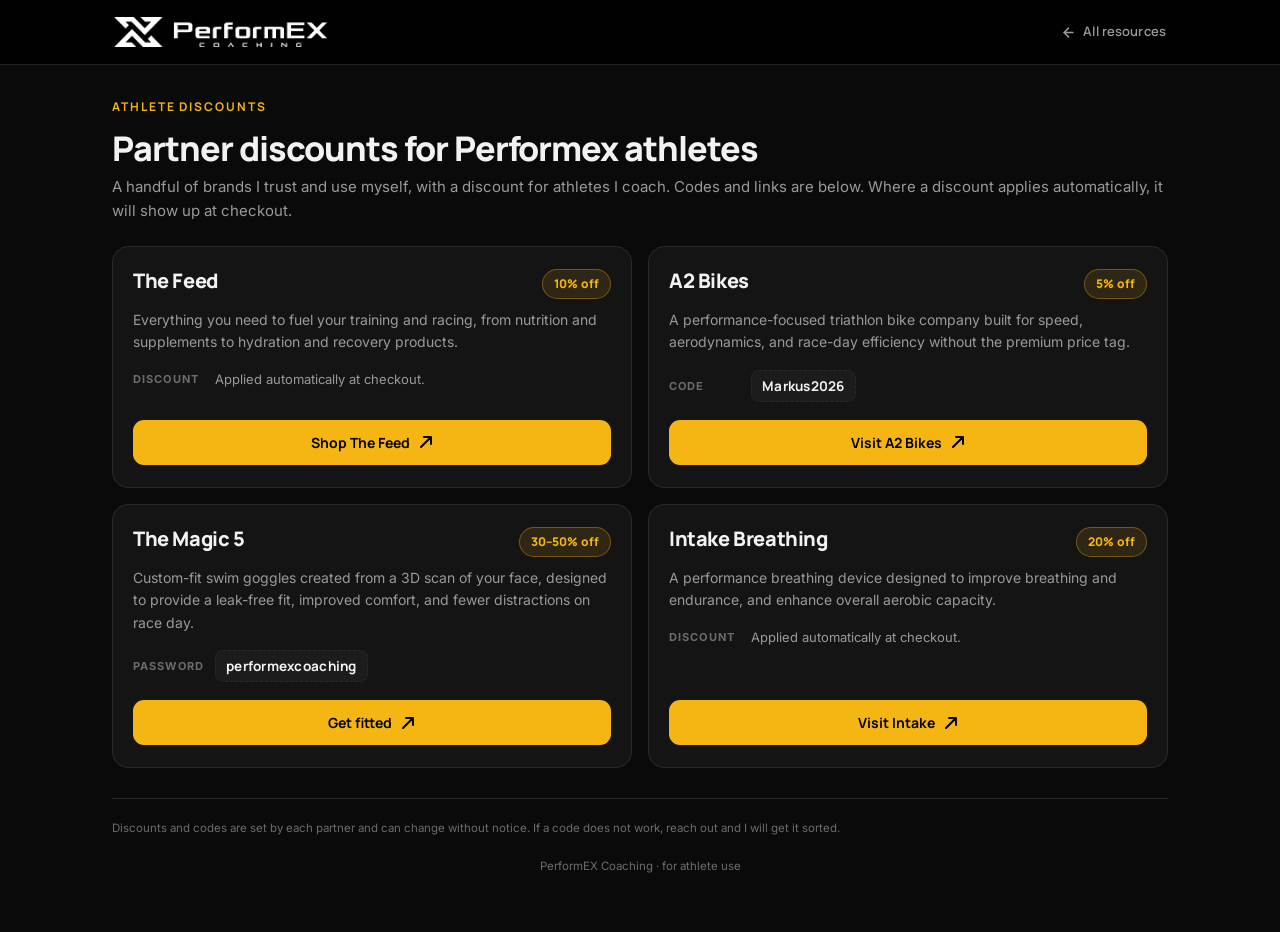
==== athlete-discounts.html @ bd52b27e "Add Athlete Discounts page to resources New athlete-discounts.html listing partner discounts (The Fe" ====
<!DOCTYPE html>
<html lang="en">
<head>
<meta charset="UTF-8">
<link rel="icon" type="image/x-icon" href="data:,">
<link rel="icon" type="image/png" sizes="32x32" href="favicon.png">
<link rel="icon" type="image/png" sizes="192x192" href="favicon.png">
<link rel="apple-touch-icon" href="favicon.png">
<meta name="viewport" content="width=device-width, initial-scale=1.0, viewport-fit=cover">
<meta name="theme-color" content="#0a0a0a">
<title>Athlete Discounts - Performex Coaching</title>
<link rel="icon" type="image/png" href="favicon.png">
<link rel="preconnect" href="https://fonts.googleapis.com">
<link rel="preconnect" href="https://fonts.gstatic.com" crossorigin>
<link href="https://fonts.googleapis.com/css2?family=Manrope:wght@400;500;600;700;800&family=Inter:wght@400;500;600;700&display=swap" rel="stylesheet">
<link rel="stylesheet" href="resources.css?v=7">
<style>
  .disc-grid{display:grid;grid-template-columns:repeat(2,1fr);gap:16px;margin-top:8px;}
  .disc-card{
    display:flex;flex-direction:column;
    background:var(--surface);border:1px solid var(--border);
    border-radius:var(--radius);padding:22px 20px;
    transition:border-color .18s,transform .18s,box-shadow .18s;
  }
  .disc-card:hover{border-color:var(--gold-line);transform:translateY(-3px);box-shadow:0 14px 34px rgba(0,0,0,.4);}
  .disc-head{display:flex;align-items:flex-start;justify-content:space-between;gap:12px;margin-bottom:10px;}
  .disc-name{font-family:var(--font-main);font-weight:800;letter-spacing:-.02em;font-size:20px;line-height:1.15;}
  .disc-badge{
    flex:0 0 auto;font-family:var(--font-main);font-size:12px;font-weight:800;
    letter-spacing:.01em;color:var(--gold);background:var(--gold-soft);
    border:1px solid var(--gold-line);border-radius:999px;padding:5px 11px;white-space:nowrap;
  }
  .disc-desc{color:var(--muted);font-size:14px;line-height:1.6;margin-bottom:16px;}
  .disc-meta{display:flex;flex-direction:column;gap:8px;margin-bottom:18px;}
  .disc-row{display:flex;align-items:center;gap:10px;font-size:13px;}
  .disc-row .k{
    flex:0 0 auto;font-size:11px;font-weight:700;letter-spacing:.1em;text-transform:uppercase;
    color:var(--muted-2);min-width:72px;
  }
  .disc-code{
    font-family:var(--font-main);font-weight:700;font-size:13.5px;color:var(--text);
    background:var(--surface-2);border:1px dashed var(--border);border-radius:8px;
    padding:5px 10px;letter-spacing:.02em;
  }
  .disc-note{color:var(--muted);}
  .disc-go{
    margin-top:auto;display:inline-flex;align-items:center;justify-content:center;gap:8px;
    font-family:var(--font-main);font-size:14px;font-weight:700;
    background:var(--gold);color:var(--black);border-radius:11px;padding:12px 16px;
    transition:background .15s;
  }
  .disc-go:hover{background:var(--gold-dark);}
  .disc-go svg{transition:transform .15s;}
  .disc-card:hover .disc-go svg{transform:translate(3px,-3px);}
  @media(max-width:720px){
    .disc-grid{grid-template-columns:1fr;}
  }
</style>
</head>
<body>

<nav class="site-nav">
  <div class="site-nav-inner">
    <a href="index.html" class="site-nav-logo"><img src="header.png" alt="Performex Coaching"></a>
    <a href="resources.html" class="site-nav-back">
      <svg width="15" height="15" viewBox="0 0 24 24" fill="none" stroke="currentColor" stroke-width="2.4" stroke-linecap="round" stroke-linejoin="round"><line x1="19" y1="12" x2="5" y2="12"></line><polyline points="12 19 5 12 12 5"></polyline></svg>
      All resources
    </a>
  </div>
</nav>

<main class="wrap-wide">

  <span class="eyebrow">Athlete Discounts</span>
  <h1 class="tool-title">Partner discounts for Performex athletes</h1>
  <p class="tool-sub tool-sub-wide">A handful of brands I trust and use myself, with a discount for athletes I coach. Codes and links are below. Where a discount applies automatically, it will show up at checkout.</p>

  <section class="disc-grid">

    <article class="disc-card">
      <div class="disc-head">
        <h2 class="disc-name">The Feed</h2>
        <span class="disc-badge">10% off</span>
      </div>
      <p class="disc-desc">Everything you need to fuel your training and racing, from nutrition and supplements to hydration and recovery products.</p>
      <div class="disc-meta">
        <div class="disc-row"><span class="k">Discount</span><span class="disc-note">Applied automatically at checkout.</span></div>
      </div>
      <a class="disc-go" href="https://rstr.co/the-feed/furst" target="_blank" rel="noopener noreferrer">Shop The Feed
        <svg width="16" height="16" viewBox="0 0 16 16" fill="none"><path d="M3 13 13 3M13 3H6M13 3v7" stroke="currentColor" stroke-width="2" stroke-linecap="round" stroke-linejoin="round"></path></svg>
      </a>
    </article>

    <article class="disc-card">
      <div class="disc-head">
        <h2 class="disc-name">A2 Bikes</h2>
        <span class="disc-badge">5% off</span>
      </div>
      <p class="disc-desc">A performance-focused triathlon bike company built for speed, aerodynamics, and race-day efficiency without the premium price tag.</p>
      <div class="disc-meta">
        <div class="disc-row"><span class="k">Code</span><span class="disc-code">Markus2026</span></div>
      </div>
      <a class="disc-go" href="https://a2bikes.com/" target="_blank" rel="noopener noreferrer">Visit A2 Bikes
        <svg width="16" height="16" viewBox="0 0 16 16" fill="none"><path d="M3 13 13 3M13 3H6M13 3v7" stroke="currentColor" stroke-width="2" stroke-linecap="round" stroke-linejoin="round"></path></svg>
      </a>
    </article>

    <article class="disc-card">
      <div class="disc-head">
        <h2 class="disc-name">The Magic 5</h2>
        <span class="disc-badge">30–50% off</span>
      </div>
      <p class="disc-desc">Custom-fit swim goggles created from a 3D scan of your face, designed to provide a leak-free fit, improved comfort, and fewer distractions on race day.</p>
      <div class="disc-meta">
        <div class="disc-row"><span class="k">Password</span><span class="disc-code">performexcoaching</span></div>
      </div>
      <a class="disc-go" href="https://themagic5.com/collections/club-partnership" target="_blank" rel="noopener noreferrer">Get fitted
        <svg width="16" height="16" viewBox="0 0 16 16" fill="none"><path d="M3 13 13 3M13 3H6M13 3v7" stroke="currentColor" stroke-width="2" stroke-linecap="round" stroke-linejoin="round"></path></svg>
      </a>
    </article>

    <article class="disc-card">
      <div class="disc-head">
        <h2 class="disc-name">Intake Breathing</h2>
        <span class="disc-badge">20% off</span>
      </div>
      <p class="disc-desc">A performance breathing device designed to improve breathing and endurance, and enhance overall aerobic capacity.</p>
      <div class="disc-meta">
        <div class="disc-row"><span class="k">Discount</span><span class="disc-note">Applied automatically at checkout.</span></div>
      </div>
      <a class="disc-go" href="https://www.intakebreathing.com/" target="_blank" rel="noopener noreferrer">Visit Intake
        <svg width="16" height="16" viewBox="0 0 16 16" fill="none"><path d="M3 13 13 3M13 3H6M13 3v7" stroke="currentColor" stroke-width="2" stroke-linecap="round" stroke-linejoin="round"></path></svg>
      </a>
    </article>

  </section>

  <footer class="tool-foot">
    <p>Discounts and codes are set by each partner and can change without notice. If a code does not work, reach out and I will get it sorted.</p>
    <p class="brandline">PerformEX Coaching · for athlete use</p>
  </footer>

</main>

</body>
</html>
---- resources.css ----
/* ═══════════════════════════════════════════════════════════
   PERFORMEX - Athlete Resources
   Shared design system for the resources landing + tools.
   Brand: black + gold, Manrope (headings) / Inter (body).
   ═══════════════════════════════════════════════════════════ */

:root{
  --black:#000000;
  --bg:#0a0a0a;
  --surface:#141414;
  --surface-2:#1c1c1c;
  --surface-3:#242424;
  --border:#2a2a2a;
  --border-soft:#222222;

  --gold:#f5b614;
  --gold-dark:#d49f0e;
  --gold-soft:rgba(245,182,20,.12);
  --gold-line:rgba(245,182,20,.35);

  --text:#f2f2f2;
  --muted:#9a9a9a;
  --muted-2:#6c6c6c;

  --warn:#e0b341;
  --warn-soft:rgba(224,179,65,.12);
  --danger:#ff5a5a;

  --font-main:'Manrope',sans-serif;
  --font-body:'Inter',sans-serif;

  --radius:16px;
  --radius-md:12px;
  --radius-sm:8px;

  --ease-out:cubic-bezier(.22,1,.36,1);
}

*,*::before,*::after{box-sizing:border-box;margin:0;padding:0;}
html{-webkit-text-size-adjust:100%;background:var(--bg);scroll-behavior:smooth;}
body{
  background:var(--bg);
  color:var(--text);
  font-family:var(--font-body);
  line-height:1.5;
  -webkit-font-smoothing:antialiased;
  min-height:100vh;
}
img{display:block;max-width:100%;}
a{text-decoration:none;color:inherit;}
ul{list-style:none;}

/* ─── SITE NAV ──────────────────────────────────────────── */
.site-nav{
  position:sticky;top:0;z-index:50;
  background:rgba(0,0,0,.85);
  backdrop-filter:saturate(160%) blur(12px);
  -webkit-backdrop-filter:saturate(160%) blur(12px);
  border-bottom:1px solid var(--border-soft);
}
.site-nav-inner{
  max-width:1100px;margin:0 auto;padding:0 24px;
  height:64px;display:flex;align-items:center;justify-content:space-between;gap:16px;
}
.site-nav-logo img{height:30px;width:auto;filter:brightness(0) invert(1);}
.site-nav-back{
  display:inline-flex;align-items:center;gap:7px;
  font-family:var(--font-main);font-size:13px;font-weight:600;
  color:var(--muted);transition:color .15s;letter-spacing:.01em;white-space:nowrap;
}
.site-nav-back:hover{color:var(--gold);}
.site-nav-back svg{flex:0 0 auto;}

/* ─── PAGE SHELL ────────────────────────────────────────── */
.wrap{max-width:560px;margin:0 auto;padding:28px 20px 56px;}
.wrap-wide{max-width:1100px;margin:0 auto;padding:28px 22px 56px;}

.eyebrow{
  display:inline-block;font-family:var(--font-main);
  font-size:12px;font-weight:700;letter-spacing:.16em;text-transform:uppercase;
  color:var(--gold);margin-bottom:14px;
}
h1.tool-title{
  font-family:var(--font-main);font-weight:800;letter-spacing:-.03em;
  font-size:clamp(26px,5.5vw,34px);line-height:1.1;margin-bottom:8px;
}
.tool-sub{color:var(--muted);font-size:15px;line-height:1.55;margin-bottom:24px;max-width:48ch;}
.tool-sub.tool-sub-wide{max-width:none;}

/* ─── TOOL SWITCHER ─────────────────────────────────────── */
.tool-switch{
  display:flex;gap:6px;background:var(--surface);border:1px solid var(--border);
  border-radius:12px;padding:5px;margin-bottom:26px;
}
.tool-switch a{
  flex:1;text-align:center;font-family:var(--font-main);
  font-size:13px;font-weight:700;letter-spacing:.01em;color:var(--muted);
  padding:11px 8px;border-radius:8px;transition:background .15s,color .15s;
  white-space:nowrap;
}
.tool-switch a:hover{color:var(--text);}
.tool-switch a.active{background:var(--gold);color:var(--black);}
@media(max-width:480px){
  .tool-switch a{font-size:12px;padding:10px 4px;}
}

/* ─── CARDS / FIELDS ────────────────────────────────────── */
.card{
  background:var(--surface);border:1px solid var(--border);
  border-radius:var(--radius);padding:20px 18px;margin-bottom:16px;
}

.field{margin-bottom:18px;}
.field:last-child{margin-bottom:0;}
label{
  display:block;font-size:12px;font-weight:700;letter-spacing:.08em;
  text-transform:uppercase;color:var(--muted);margin-bottom:8px;
}
label .opt{font-weight:500;color:var(--muted-2);text-transform:none;letter-spacing:0;}

.input-row{display:flex;gap:10px;}

input[type="number"],input[type="text"],select{
  width:100%;background:var(--surface-2);border:1px solid var(--border);
  border-radius:11px;color:var(--text);font-size:16px;font-family:inherit;
  padding:13px 14px;appearance:none;-webkit-appearance:none;outline:none;
  transition:border-color .15s,box-shadow .15s;
}
input[type="number"]::-webkit-outer-spin-button,
input[type="number"]::-webkit-inner-spin-button{-webkit-appearance:none;margin:0;}
input[type="number"]{-moz-appearance:textfield;}
input:focus,select:focus{border-color:var(--gold);box-shadow:0 0 0 3px var(--gold-soft);}
input::placeholder{color:var(--muted-2);}
select{
  background-image:url("data:image/svg+xml,%3Csvg xmlns='http://www.w3.org/2000/svg' width='14' height='14' viewBox='0 0 24 24' fill='none' stroke='%239a9a9a' stroke-width='2.4' stroke-linecap='round' stroke-linejoin='round'%3E%3Cpolyline points='6 9 12 15 18 9'%3E%3C/polyline%3E%3C/svg%3E");
  background-repeat:no-repeat;background-position:right 14px center;padding-right:40px;cursor:pointer;
}

/* unit toggle (kg / lbs) */
.toggle{display:flex;background:var(--surface-2);border:1px solid var(--border);border-radius:11px;padding:3px;flex:0 0 110px;}
.toggle button{
  flex:1;border:none;background:transparent;color:var(--muted);
  font-family:inherit;font-size:14px;font-weight:600;padding:10px 0;border-radius:8px;cursor:pointer;
  transition:background .15s,color .15s;
}
.toggle button.active{background:var(--gold);color:var(--black);}

.dur-suffix{display:flex;align-items:center;justify-content:center;color:var(--muted-2);font-size:13px;font-weight:600;padding:0 4px;flex:0 0 auto;}

/* weigh-in unit row (sweat lab) */
.unit-row{display:flex;align-items:center;justify-content:space-between;margin-bottom:14px;}
.unit-row-label{font-size:11px;font-weight:700;letter-spacing:.06em;text-transform:uppercase;color:var(--muted);}
.unit-row .toggle{flex:0 0 104px;}
.unit-row .toggle button{padding:8px 0;font-size:13px;}

/* number input with inline unit (sweat lab) */
.inpwrap{position:relative;}
.inpwrap input{padding-right:42px;}
.inpwrap .unit{position:absolute;right:13px;top:50%;transform:translateY(-50%);font-size:12px;font-weight:600;color:var(--muted-2);pointer-events:none;}
.row2{display:grid;grid-template-columns:1fr 1fr;gap:12px;}

/* ─── BUTTONS ───────────────────────────────────────────── */
.btn-primary,.btn-ghost{
  font-family:var(--font-main);font-weight:700;font-size:15px;cursor:pointer;
  border-radius:11px;border:1px solid transparent;padding:14px 18px;
  transition:transform .08s,background .15s,border-color .15s,color .15s;
  letter-spacing:.01em;
}
.btn-primary:active,.btn-ghost:active{transform:translateY(1px);}
.btn-primary{background:var(--gold);color:var(--black);width:100%;}
.btn-primary:hover{background:var(--gold-dark);}
.btn-ghost{background:transparent;color:var(--text);border-color:var(--border);}
.btn-ghost:hover{border-color:var(--gold);color:var(--gold);}
.actions{display:flex;gap:10px;flex-wrap:wrap;margin-top:6px;}
.actions .btn-ghost,.actions .btn-primary{width:auto;flex:1;}

/* ─── RESULT BLOCK (carb calculators) ───────────────────── */
.result{
  background:linear-gradient(180deg,var(--surface-2),var(--surface));
  border:1px solid var(--gold-line);border-radius:var(--radius);
  padding:24px 20px;margin-bottom:16px;text-align:center;
}
.result .r-eyebrow{font-size:12px;font-weight:700;letter-spacing:1.2px;text-transform:uppercase;color:var(--gold);margin-bottom:10px;}
.result .headline{line-height:1;white-space:nowrap;}
.result .headline .num{font-family:var(--font-main);font-size:46px;font-weight:800;letter-spacing:-1.5px;}
.result .headline .unit{font-size:22px;font-weight:700;color:var(--gold);margin-left:9px;}
.result .total{margin-top:14px;font-size:15px;color:var(--text);}
.result .total b{font-weight:700;}
.result .baseline{margin-top:16px;padding-top:15px;border-top:1px solid var(--border);font-size:13.5px;color:var(--muted);}
.result .baseline b{color:var(--text);}
.result .ctx{margin-top:15px;font-size:13.5px;color:var(--muted);line-height:1.55;text-align:left;background:var(--gold-soft);border-radius:10px;padding:12px 13px;}
.result .ctx b{color:var(--text);}
.result.empty{text-align:center;color:var(--muted-2);border-color:var(--border);background:var(--surface);}
.result.empty .msg{font-size:15px;padding:8px 0;}

/* result cards grid (post-workout) */
.result-cards{display:grid;grid-template-columns:1fr;gap:10px;margin-bottom:14px;}
.r-card{background:var(--surface);border:1px solid var(--border);border-radius:12px;padding:18px 16px;text-align:center;}
.r-card.highlight{border-color:var(--gold-line);background:linear-gradient(180deg,var(--surface-2),var(--surface));}
.r-card .r-label{font-size:11px;font-weight:700;letter-spacing:.12em;text-transform:uppercase;color:var(--muted);margin-bottom:8px;}
.r-card .r-value{font-family:var(--font-main);font-size:40px;font-weight:800;letter-spacing:-1px;line-height:1;}
.r-card.highlight .r-value{color:var(--gold);}
.r-card .r-sub{font-size:12px;color:var(--muted-2);margin-top:8px;}

.caveat-inline{
  margin-top:12px;display:flex;gap:9px;align-items:flex-start;
  background:var(--warn-soft);border:1px solid rgba(224,179,65,.25);border-radius:10px;
  padding:11px 12px;font-size:12.5px;color:#e8d39a;line-height:1.5;text-align:left;
}
.caveat-inline svg{flex:0 0 auto;margin-top:1px;}

/* explainer video (collapsible button) */
.video-toggle{margin-bottom:16px;}
.video-btn{
  display:flex;align-items:center;gap:12px;cursor:pointer;list-style:none;
  background:var(--surface);border:1px solid var(--border);border-radius:12px;
  padding:13px 15px;font-family:var(--font-main);font-weight:700;font-size:15px;color:var(--text);
  transition:border-color .15s;
}
.video-btn::-webkit-details-marker{display:none;}
.video-btn:hover{border-color:var(--gold-line);}
.video-play-ico{width:34px;height:34px;border-radius:50%;background:var(--gold);color:var(--black);display:flex;align-items:center;justify-content:center;flex:0 0 auto;}
.video-play-ico svg{margin-left:2px;}
.video-meta{margin-left:auto;font-size:12px;font-weight:600;color:var(--muted-2);white-space:nowrap;}
.video-toggle[open] .video-btn{border-color:var(--gold-line);}
.explainer-video{max-width:300px;margin:14px auto 0;}
.explainer-video video{width:100%;height:auto;display:block;border-radius:12px;background:#000;border:1px solid var(--border);}

/* coach / timing note */
.coach{
  background:var(--surface);border:1px solid var(--border);border-left:3px solid var(--gold);
  border-radius:12px;padding:15px 16px;margin-bottom:16px;
}
.coach .tag{font-size:11px;font-weight:700;letter-spacing:1px;text-transform:uppercase;color:var(--gold);margin-bottom:7px;}
.coach p{font-size:13.5px;color:var(--muted);line-height:1.6;}
.coach p b{color:var(--text);}

/* ─── ACCORDION (reference / protocol) ──────────────────── */
.ref summary,.proto summary{
  cursor:pointer;list-style:none;display:flex;align-items:center;justify-content:space-between;
  gap:12px;font-family:var(--font-main);font-size:15px;font-weight:700;color:var(--text);padding:2px;
}
.ref summary::-webkit-details-marker,.proto summary::-webkit-details-marker{display:none;}
.ref summary .chev,.proto summary .chev{transition:transform .2s;color:var(--gold);flex:0 0 auto;}
.ref[open] summary .chev,.proto[open] summary .chev{transform:rotate(180deg);}

.ref .g{padding:16px 0 4px;}
.g-item{padding:14px 0;border-top:1px solid var(--border);}
.g-item:first-child{border-top:none;}
.g-num{font-size:11px;font-weight:700;letter-spacing:.8px;text-transform:uppercase;color:var(--gold);margin-bottom:5px;}
.g-title{font-size:14px;font-weight:700;margin-bottom:5px;}
.g-body{font-size:13px;color:var(--muted);line-height:1.6;}
.g-body b{color:var(--text);}
.g-target{color:var(--gold);font-weight:700;}
.g-cav{margin-top:8px;font-size:12.5px;color:#e8d39a;line-height:1.55;padding-left:11px;border-left:2px solid rgba(224,179,65,.4);}
.g-cav .lbl{font-weight:700;}
.scalenote{font-size:12px;color:var(--muted-2);line-height:1.55;padding:14px 0 2px;border-top:1px solid var(--border);margin-top:4px;}
.scalenote b{color:var(--muted);}

/* protocol steps (sweat lab) */
.proto .body{padding:16px 2px 4px;}
.proto .three{display:grid;grid-template-columns:repeat(3,1fr);gap:10px;margin:0 0 18px;}
@media(max-width:520px){.proto .three{grid-template-columns:1fr;}}
.proto .three .c{background:var(--surface-2);border:1px solid var(--border);border-radius:11px;padding:13px;}
.proto .three .c .k{font-size:11px;letter-spacing:.1em;text-transform:uppercase;color:var(--gold);font-weight:700;margin-bottom:5px;}
.proto .three .c .v{font-size:13px;color:var(--muted);}
.proto ol{margin:0;padding:0;counter-reset:step;list-style:none;}
.proto ol li{position:relative;padding:0 0 16px 44px;counter-increment:step;font-size:13.5px;color:var(--muted);line-height:1.6;}
.proto ol li:last-child{padding-bottom:0;}
.proto ol li b{color:var(--text);}
.proto ol li::before{content:counter(step);position:absolute;left:0;top:-2px;width:28px;height:28px;border-radius:8px;background:var(--gold-soft);color:var(--gold);font-weight:800;font-size:13px;display:flex;align-items:center;justify-content:center;}

/* ─── SWEAT LAB ─────────────────────────────────────────── */
.lab{display:grid;grid-template-columns:1.1fr .9fr;gap:18px;align-items:start;margin-bottom:8px;}
@media(max-width:760px){.lab{grid-template-columns:1fr;}}
.panel{background:var(--surface);border:1px solid var(--border);border-radius:var(--radius);overflow:hidden;}
.panel-h{padding:16px 18px;border-bottom:1px solid var(--border);display:flex;align-items:baseline;justify-content:space-between;gap:10px;}
.panel-h h2{font-family:var(--font-main);font-weight:700;font-size:16px;letter-spacing:-.01em;}
.panel-h .hint{font-size:12px;color:var(--muted-2);}
.panel-b{padding:18px;}

.note{font-size:12.5px;color:var(--warn);margin-top:14px;line-height:1.5;}
.note.ok{color:var(--muted);}

.lab-result{display:grid;grid-template-columns:84px 1fr;gap:18px;align-items:stretch;}
.gauge{position:relative;width:84px;height:240px;border-radius:42px;background:var(--surface-2);border:1px solid var(--border);overflow:hidden;box-shadow:inset 0 2px 8px rgba(0,0,0,.4);}
.gauge .fill{position:absolute;left:0;right:0;bottom:0;height:0;border-radius:0 0 42px 42px;transition:height .7s var(--ease-out),background .5s;background:linear-gradient(180deg,var(--gold),var(--gold-dark));}
.gauge .wave{position:absolute;left:0;right:0;top:-8px;height:16px;background:inherit;border-radius:50%/100%;opacity:.55;animation:bob 3.4s ease-in-out infinite;}
@keyframes bob{0%,100%{transform:translateY(0) scaleX(1.04);}50%{transform:translateY(-3px) scaleX(1);}}
.ticks{position:absolute;inset:0;pointer-events:none;}
.ticks span{position:absolute;right:7px;font-size:9.5px;font-weight:600;color:var(--muted-2);transform:translateY(50%);}

.readout{display:flex;flex-direction:column;justify-content:center;}
.bignum{font-family:var(--font-main);font-weight:800;font-size:clamp(40px,9vw,56px);line-height:.95;letter-spacing:-.03em;}
.bignum span{font-size:.34em;color:var(--muted);font-weight:600;margin-left:6px;letter-spacing:0;}
.band{display:inline-flex;align-items:center;gap:7px;align-self:flex-start;margin-top:12px;padding:5px 11px;border-radius:999px;font-size:12px;font-weight:700;letter-spacing:.04em;text-transform:uppercase;background:var(--gold-soft);color:var(--gold);}
.band .dot{width:8px;height:8px;border-radius:50%;background:currentColor;}
.alt{display:flex;gap:18px;margin-top:16px;flex-wrap:wrap;}
.alt div{font-size:13px;color:var(--muted);}
.alt b{display:block;font-family:var(--font-main);font-size:18px;color:var(--text);font-weight:700;}

.rehydrate{margin-top:18px;padding:15px 16px;border-radius:12px;background:var(--gold-soft);border:1px solid var(--gold-line);}
.rehydrate h3{font-family:var(--font-main);font-size:14px;margin-bottom:6px;letter-spacing:-.01em;}
.rehydrate p{font-size:13.5px;color:var(--muted);line-height:1.55;}
.rehydrate b{color:var(--gold);font-weight:700;}
.rehy-sub{margin-bottom:14px;}
.rehy-sub b{color:var(--gold);}
.repcap{display:flex;justify-content:space-between;align-items:baseline;margin-bottom:6px;font-size:10.5px;font-weight:700;letter-spacing:.06em;text-transform:uppercase;color:var(--muted-2);}
.repcap b{color:var(--text);font-size:13px;letter-spacing:0;}
.repbar{display:flex;height:14px;border-radius:7px;overflow:hidden;border:1px solid var(--border);background:var(--surface);}
.repbar-fill{flex-basis:65%;background:linear-gradient(90deg,var(--gold-dark),var(--gold));transition:flex-basis .6s cubic-bezier(.22,1,.36,1);}
.repbar-rest{flex:1;background:repeating-linear-gradient(135deg,rgba(154,154,154,.22) 0 5px,transparent 5px 10px);}
.repbar-key{display:flex;justify-content:space-between;gap:10px;margin-top:9px;font-size:12px;color:var(--text);}
.repbar-key b{font-weight:700;}
.repbar-key .k-drink b{color:var(--gold);}
.repbar-key .k-rest{color:var(--muted);}
.repbar-key .k-rest b{color:var(--muted);}
.rehy-aim{margin-top:12px;padding:9px 11px;border-radius:9px;background:var(--gold-soft);font-size:12.5px;color:var(--text);line-height:1.5;}
.rehy-aim b{color:var(--gold);}
.rehy-foot{margin-top:12px;font-size:12.5px;color:var(--muted);line-height:1.55;}
.rehy-foot b{color:var(--text);}

/* log table */
.block{padding:30px 0 0;}
.block-h{display:flex;align-items:baseline;justify-content:space-between;gap:14px;margin-bottom:16px;flex-wrap:wrap;}
.block-h h2{font-family:var(--font-main);font-weight:700;font-size:20px;letter-spacing:-.02em;}
.block-h .lbl{font-size:11px;letter-spacing:.14em;text-transform:uppercase;color:var(--muted-2);}
.logwrap{background:var(--surface);border:1px solid var(--border);border-radius:var(--radius);overflow:hidden;}
table{width:100%;border-collapse:collapse;font-size:13.5px;}
th,td{text-align:left;padding:13px 16px;border-bottom:1px solid var(--border);}
th{font-size:11px;letter-spacing:.08em;text-transform:uppercase;color:var(--muted-2);font-weight:700;background:var(--surface-2);}
td{color:var(--muted);}
td.num,th.num{text-align:right;}
tr:last-child td{border-bottom:none;}
.tag-band{font-size:11px;font-weight:700;padding:2px 8px;border-radius:6px;}
.del{background:none;border:none;color:var(--muted-2);font-size:18px;line-height:1;padding:2px 6px;cursor:pointer;border-radius:6px;}
.del:hover{color:var(--danger);background:rgba(255,90,90,.1);}
tr.avg td{background:var(--surface-2);font-weight:700;color:var(--text);}
.log-empty{padding:30px 16px;text-align:center;color:var(--muted-2);font-size:14px;}
.log-actions{display:flex;gap:10px;margin-top:14px;flex-wrap:wrap;}
.log-actions .btn-ghost{flex:0 0 auto;width:auto;}
@media(max-width:640px){
  .logwrap{overflow-x:auto;-webkit-overflow-scrolling:touch;}
  #logtable{min-width:560px;}
  th,td{padding:11px 12px;}
}

.error-msg{display:none;color:var(--danger);font-size:12.5px;margin-top:6px;}

/* ─── FOOTER ────────────────────────────────────────────── */
.tool-foot{margin-top:30px;padding-top:20px;border-top:1px solid var(--border);}
.tool-foot p{font-size:11.5px;color:var(--muted-2);line-height:1.7;}
.tool-foot p+p{margin-top:10px;}
.tool-foot b{color:var(--muted);}
.tool-foot .brandline{text-align:center;margin-top:18px;color:var(--muted-2);font-size:11.5px;}

/* ─── RESOURCES LANDING ─────────────────────────────────── */
.res-hero{padding:14px 0 30px;}
.res-hero h1{font-family:var(--font-main);font-weight:800;letter-spacing:-.035em;line-height:1.05;font-size:clamp(32px,7vw,52px);margin-bottom:18px;max-width:14ch;}
.res-hero h1 .accent{color:var(--gold);}
.res-hero .lede{font-size:clamp(16px,2.4vw,18px);color:var(--muted);max-width:none;line-height:1.6;}
.res-hero .lede .lede-note{color:var(--text);}

.tool-grid{display:grid;grid-template-columns:repeat(4,1fr);gap:16px;margin-top:8px;}
@media(max-width:980px){.tool-grid{grid-template-columns:1fr 1fr;}}
@media(max-width:560px){.tool-grid{grid-template-columns:1fr;}}
.tool-link-card{
  display:flex;flex-direction:column;background:var(--surface);border:1px solid var(--border);
  border-radius:var(--radius);padding:24px 22px;transition:border-color .2s,transform .2s,box-shadow .2s;
}
.tool-link-card:hover{border-color:var(--gold-line);transform:translateY(-3px);box-shadow:0 14px 34px rgba(0,0,0,.4);}
.tlc-icon{
  width:48px;height:48px;border-radius:12px;background:var(--gold-soft);
  display:flex;align-items:center;justify-content:center;margin-bottom:18px;color:var(--gold);
}
.tlc-icon svg{width:24px;height:24px;}
.tlc-eyebrow{font-size:11px;font-weight:700;letter-spacing:.12em;text-transform:uppercase;color:var(--muted-2);margin-bottom:8px;}
.tlc-title{font-family:var(--font-main);font-size:20px;font-weight:800;letter-spacing:-.02em;margin-bottom:10px;}
.tlc-desc{font-size:13.5px;color:var(--muted);line-height:1.6;flex:1;}
.tlc-go{display:inline-flex;align-items:center;gap:8px;margin-top:18px;font-family:var(--font-main);font-size:13px;font-weight:700;color:var(--gold);}
.tlc-go svg{transition:transform .2s;}
.tool-link-card:hover .tlc-go svg{transform:translate(3px,-3px);}

/* ─── EFFORT & PACING GUIDE ─────────────────────────────── */
.zone-list{display:flex;flex-direction:column;gap:12px;margin-top:6px;}
.zone-card{
  background:var(--surface);border:1px solid var(--border);
  border-left:3px solid var(--accent,var(--gold));border-radius:var(--radius);
  padding:18px 20px;transition:border-color .2s,transform .2s,box-shadow .2s;
}
.zone-card:hover{transform:translateY(-2px);box-shadow:0 12px 30px rgba(0,0,0,.35);}
.zone-head{display:flex;align-items:center;gap:16px;flex-wrap:wrap;}
.zone-rpe{
  flex:0 0 auto;min-width:56px;height:56px;padding:0 11px;border-radius:12px;
  background:color-mix(in srgb,var(--accent) 16%,transparent);color:var(--accent);
  display:flex;flex-direction:column;align-items:center;justify-content:center;line-height:1;
}
.zone-rpe .rpe-num{font-family:var(--font-main);font-weight:800;font-size:21px;letter-spacing:-.02em;}
.zone-rpe .rpe-lbl{font-size:9px;font-weight:700;letter-spacing:.12em;opacity:.85;margin-top:4px;}
.zone-titles{flex:1 1 160px;min-width:0;}
.zone-label{font-family:var(--font-main);font-size:17px;font-weight:800;letter-spacing:-.02em;line-height:1.2;}
.zone-cue{
  display:inline-flex;align-items:center;gap:7px;margin-top:8px;
  padding:4px 11px;border-radius:8px;
  background:color-mix(in srgb,var(--accent) 14%,transparent);
  font-size:10px;font-weight:700;letter-spacing:.12em;text-transform:uppercase;color:var(--muted);
}
.zone-cue b{font-size:14px;font-weight:800;letter-spacing:.01em;text-transform:none;color:var(--accent,var(--gold));}
.zone-dur{flex:0 0 auto;text-align:right;}
.zone-dur .k{display:block;font-size:10.5px;font-weight:700;letter-spacing:.1em;text-transform:uppercase;color:var(--muted-2);margin-bottom:3px;}
.zone-dur b{font-family:var(--font-main);font-size:14.5px;color:var(--text);font-weight:700;white-space:nowrap;}
.zone-attrs{
  display:grid;grid-template-columns:repeat(3,1fr);gap:12px;margin-top:16px;
  padding-top:15px;border-top:1px solid var(--border);
}
.zone-attrs > div{display:flex;flex-direction:column;gap:4px;min-width:0;}
.zone-attrs .k{font-size:10.5px;font-weight:700;letter-spacing:.1em;text-transform:uppercase;color:var(--muted-2);}
.zone-attrs .v{font-size:13.5px;color:var(--text);line-height:1.4;}
@media(max-width:600px){
  .zone-dur{text-align:left;order:3;flex-basis:100%;}
  .zone-dur .k{display:inline;margin-right:6px;}
  .zone-attrs{grid-template-columns:1fr;gap:10px;}
}

/* ─── HYDRATION & ELECTROLYTES ──────────────────────────── */
.sec-h{font-family:var(--font-main);font-size:18px;font-weight:800;letter-spacing:-.02em;margin:32px 0 6px;}
.sec-sub{font-size:13.5px;color:var(--muted);line-height:1.6;margin-bottom:14px;}

.cond-grid{display:grid;grid-template-columns:repeat(3,1fr);gap:12px;margin-bottom:12px;}
@media(max-width:680px){.cond-grid{grid-template-columns:1fr;}}
.cond-box{
  background:linear-gradient(180deg,var(--surface-2),var(--surface));
  border:1px solid var(--gold-line);border-radius:var(--radius);padding:20px 18px;text-align:center;
}
.cond-name{display:inline-block;font-family:var(--font-main);font-size:12px;font-weight:700;letter-spacing:.12em;text-transform:uppercase;color:var(--gold);margin-bottom:12px;}
.cond-val{line-height:1;white-space:nowrap;}
.cond-val .num{font-family:var(--font-main);font-size:clamp(30px,5vw,38px);font-weight:800;letter-spacing:-1px;}
.cond-val .unit{font-size:16px;font-weight:700;color:var(--gold);margin-left:6px;}
.cond-desc{margin-top:13px;font-size:13px;color:var(--muted);line-height:1.55;}

.inline-link{color:var(--gold);font-weight:700;text-decoration:underline;text-underline-offset:2px;text-decoration-color:var(--gold-line);}
.inline-link:hover{text-decoration-color:var(--gold);}

.cohort-list{display:flex;flex-direction:column;gap:12px;margin-top:6px;}
.cohort-card{
  background:var(--surface);border:1px solid var(--border);
  border-left:3px solid var(--accent,var(--gold));border-radius:var(--radius);padding:18px 20px;
}
.cohort-head{display:flex;align-items:center;gap:12px;flex-wrap:wrap;}
.cohort-name{font-family:var(--font-main);font-size:17px;font-weight:800;letter-spacing:-.02em;color:var(--accent,var(--gold));}
.cohort-range{
  margin-left:auto;font-family:var(--font-main);font-size:13px;font-weight:700;color:var(--text);
  background:color-mix(in srgb,var(--accent) 16%,transparent);padding:5px 11px;border-radius:8px;white-space:nowrap;
}
.cohort-body{font-size:13.5px;color:var(--muted);line-height:1.6;margin-top:12px;}
.cohort-body b{color:var(--text);}

.fact-grid{display:grid;grid-template-columns:1fr 1fr;gap:12px;margin-top:6px;}
@media(max-width:600px){.fact-grid{grid-template-columns:1fr;}}
.fact{background:var(--surface);border:1px solid var(--border);border-radius:var(--radius);padding:17px 18px;}
.fact h3{font-family:var(--font-main);font-size:14px;font-weight:700;margin-bottom:9px;display:flex;align-items:center;gap:10px;letter-spacing:-.01em;}
.fact h3 .ico{width:30px;height:30px;border-radius:8px;background:var(--gold-soft);color:var(--gold);display:flex;align-items:center;justify-content:center;flex:0 0 auto;}
.fact h3 .ico svg{width:17px;height:17px;}
.fact p{font-size:13px;color:var(--muted);line-height:1.6;}
.fact p b{color:var(--text);}

.crosslink{
  display:flex;align-items:center;gap:15px;background:var(--surface);border:1px solid var(--border);
  border-radius:var(--radius);padding:16px 18px;margin-top:16px;transition:border-color .2s,transform .2s,box-shadow .2s;
}
.crosslink:hover{border-color:var(--gold-line);transform:translateY(-2px);box-shadow:0 12px 30px rgba(0,0,0,.35);}
.crosslink .cl-ico{width:44px;height:44px;border-radius:11px;background:var(--gold-soft);color:var(--gold);display:flex;align-items:center;justify-content:center;flex:0 0 auto;}
.crosslink .cl-txt{flex:1;min-width:0;}
.crosslink .cl-txt h3{font-family:var(--font-main);font-size:15px;font-weight:700;margin-bottom:3px;letter-spacing:-.01em;}
.crosslink .cl-txt p{font-size:12.5px;color:var(--muted);line-height:1.5;}
.crosslink .cl-go{color:var(--gold);flex:0 0 auto;}
.crosslink:hover .cl-go{transform:translate(2px,-2px);}
.crosslink .cl-go{transition:transform .2s;}

/* ─── RECOVERY GUIDE ────────────────────────────────────── */
.timeline{display:grid;grid-template-columns:repeat(4,1fr);gap:12px;margin:6px 0 14px;}
@media(max-width:760px){.timeline{grid-template-columns:1fr 1fr;}}
@media(max-width:440px){.timeline{grid-template-columns:1fr;}}
.tl-card{background:var(--surface);border:1px solid var(--border);border-top:3px solid var(--gold);border-radius:var(--radius);padding:18px 16px;}
.tl-step{font-family:var(--font-main);font-size:11px;font-weight:800;letter-spacing:.1em;color:var(--gold);text-transform:uppercase;}
.tl-time{font-family:var(--font-main);font-size:19px;font-weight:800;letter-spacing:-.02em;margin:8px 0 6px;}
.tl-name{font-size:12px;font-weight:700;letter-spacing:.01em;margin-bottom:9px;color:var(--text);}
.tl-desc{font-size:12.5px;color:var(--muted);line-height:1.55;}

.guide-p{font-size:14px;color:var(--muted);line-height:1.7;margin-bottom:14px;}
.guide-p b{color:var(--text);}

.stat-row{display:grid;grid-template-columns:repeat(3,1fr);gap:12px;margin:6px 0 4px;}
@media(max-width:620px){.stat-row{grid-template-columns:1fr;}}
.stat{background:var(--surface);border:1px solid var(--border);border-radius:var(--radius);padding:22px 18px;text-align:center;}
.stat .s-num{font-family:var(--font-main);font-size:42px;font-weight:800;letter-spacing:-1.5px;line-height:1;color:var(--gold);}
.stat .s-lbl{font-size:12.5px;font-weight:700;color:var(--text);margin:11px 0 6px;}
.stat .s-desc{font-size:12px;color:var(--muted);line-height:1.5;}

.two-col{display:grid;grid-template-columns:1fr 1fr;gap:12px;margin-top:6px;}
@media(max-width:680px){.two-col{grid-template-columns:1fr;}}
.menu-card{background:var(--surface);border:1px solid var(--border);border-radius:var(--radius);padding:18px 20px;}
.menu-card h3{font-family:var(--font-main);font-size:12.5px;font-weight:800;letter-spacing:.06em;text-transform:uppercase;color:var(--gold);margin-bottom:14px;}
.menu-list{display:flex;flex-direction:column;gap:11px;}
.menu-list li{position:relative;padding-left:22px;font-size:13.5px;color:var(--muted);line-height:1.5;}
.menu-list li b{color:var(--text);font-weight:600;}
.menu-list li .qty{color:var(--gold);font-weight:600;}
.menu-list li::before{content:"";position:absolute;left:2px;top:7px;width:7px;height:7px;border-radius:50%;background:var(--gold);}

.plate-list{display:flex;flex-direction:column;gap:0;margin-top:4px;}
.plate-row{display:flex;align-items:baseline;gap:14px;padding:14px 0;border-bottom:1px solid var(--border);}
.plate-row:last-child{border-bottom:none;}
.plate-pct{font-family:var(--font-main);font-size:16px;font-weight:800;color:var(--gold);flex:0 0 84px;letter-spacing:-.02em;}
.plate-txt{font-size:13.5px;color:var(--muted);line-height:1.5;}
.plate-txt b{color:var(--text);}

.ref-grid{display:grid;grid-template-columns:1fr 1fr;gap:12px;margin-top:6px;}
@media(max-width:600px){.ref-grid{grid-template-columns:1fr;}}
.ref{background:var(--surface);border:1px solid var(--border);border-radius:var(--radius-md);padding:16px 18px;}
.ref h4{font-family:var(--font-main);font-size:13.5px;font-weight:800;color:var(--text);margin-bottom:6px;letter-spacing:-.01em;}
.ref p{font-size:12.5px;color:var(--muted);line-height:1.55;}
.ref p i{font-style:italic;color:var(--muted-2);}

.byline{font-size:12.5px;color:var(--muted-2);margin:-12px 0 26px;letter-spacing:.02em;}
.byline b{color:var(--muted);font-weight:600;}

/* ─── SWIM DRILL LIBRARY ────────────────────────────────── */
.drill-grid{display:grid;grid-template-columns:repeat(3,1fr);gap:18px;margin-top:6px;}
@media(max-width:860px){.drill-grid{grid-template-columns:1fr 1fr;}}
@media(max-width:540px){.drill-grid{grid-template-columns:1fr;}}

.drill-card{
  display:flex;flex-direction:column;background:var(--surface);border:1px solid var(--border);
  border-radius:var(--radius);overflow:hidden;transition:border-color .2s,transform .2s,box-shadow .2s;
}
.drill-card:hover{border-color:var(--gold-line);transform:translateY(-3px);box-shadow:0 14px 34px rgba(0,0,0,.4);}

.drill-thumb{position:relative;aspect-ratio:16/9;background:var(--surface-2);overflow:hidden;}
.drill-thumb img{width:100%;height:100%;object-fit:cover;display:block;transition:transform .3s var(--ease-out);}
.drill-card:hover .drill-thumb img{transform:scale(1.04);}
.drill-thumb::after{content:"";position:absolute;inset:0;background:linear-gradient(180deg,rgba(0,0,0,0) 45%,rgba(0,0,0,.45));}
.drill-play{
  position:absolute;top:50%;left:50%;transform:translate(-50%,-50%);z-index:1;
  width:52px;height:52px;border-radius:50%;background:rgba(245,182,20,.92);
  display:flex;align-items:center;justify-content:center;
  box-shadow:0 6px 20px rgba(0,0,0,.4);transition:transform .2s,background .2s;
}
.drill-card:hover .drill-play{transform:translate(-50%,-50%) scale(1.08);background:var(--gold);}
.drill-play svg{margin-left:3px;}
.drill-num{
  position:absolute;top:10px;left:10px;z-index:1;
  width:26px;height:26px;border-radius:7px;background:rgba(0,0,0,.6);backdrop-filter:blur(4px);
  display:flex;align-items:center;justify-content:center;
  font-family:var(--font-main);font-size:12px;font-weight:800;color:var(--gold);
}
.drill-tag{
  position:absolute;bottom:10px;left:10px;z-index:1;
  font-size:10.5px;font-weight:700;letter-spacing:.04em;color:#fff;
  background:rgba(0,0,0,.6);backdrop-filter:blur(4px);border-radius:6px;padding:4px 8px;
}

.drill-meta{padding:15px 16px 17px;display:flex;align-items:center;justify-content:space-between;gap:10px;}
.drill-name{font-family:var(--font-main);font-size:15.5px;font-weight:700;letter-spacing:-.01em;line-height:1.25;}
.drill-watch{display:inline-flex;align-items:center;gap:6px;font-size:12px;font-weight:700;color:var(--gold);white-space:nowrap;flex:0 0 auto;}
.drill-watch svg{transition:transform .2s;}
.drill-card:hover .drill-watch svg{transform:translate(2px,-2px);}
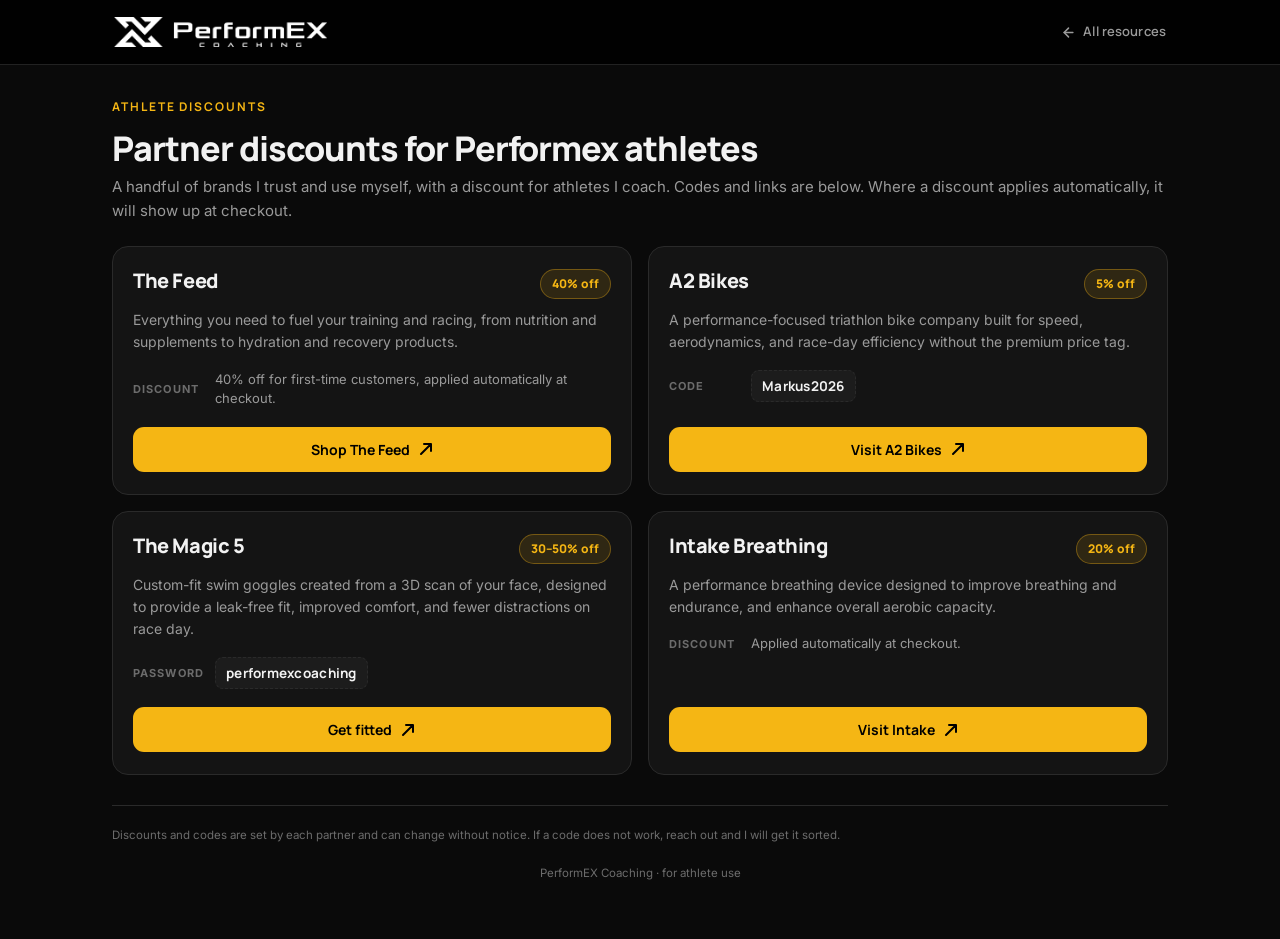
==== commit 78704ebe: "Update The Feed discount to 40% off for first-time customers Co-Authored-By: Claude Opus 4.8 <norepl" ====
--- a/athlete-discounts.html
+++ b/athlete-discounts.html
@@ -80,11 +80,11 @@
     <article class="disc-card">
       <div class="disc-head">
         <h2 class="disc-name">The Feed</h2>
-        <span class="disc-badge">10% off</span>
+        <span class="disc-badge">40% off</span>
       </div>
       <p class="disc-desc">Everything you need to fuel your training and racing, from nutrition and supplements to hydration and recovery products.</p>
       <div class="disc-meta">
-        <div class="disc-row"><span class="k">Discount</span><span class="disc-note">Applied automatically at checkout.</span></div>
+        <div class="disc-row"><span class="k">Discount</span><span class="disc-note">40% off for first-time customers, applied automatically at checkout.</span></div>
       </div>
       <a class="disc-go" href="https://rstr.co/the-feed/furst" target="_blank" rel="noopener noreferrer">Shop The Feed
         <svg width="16" height="16" viewBox="0 0 16 16" fill="none"><path d="M3 13 13 3M13 3H6M13 3v7" stroke="currentColor" stroke-width="2" stroke-linecap="round" stroke-linejoin="round"></path></svg>
